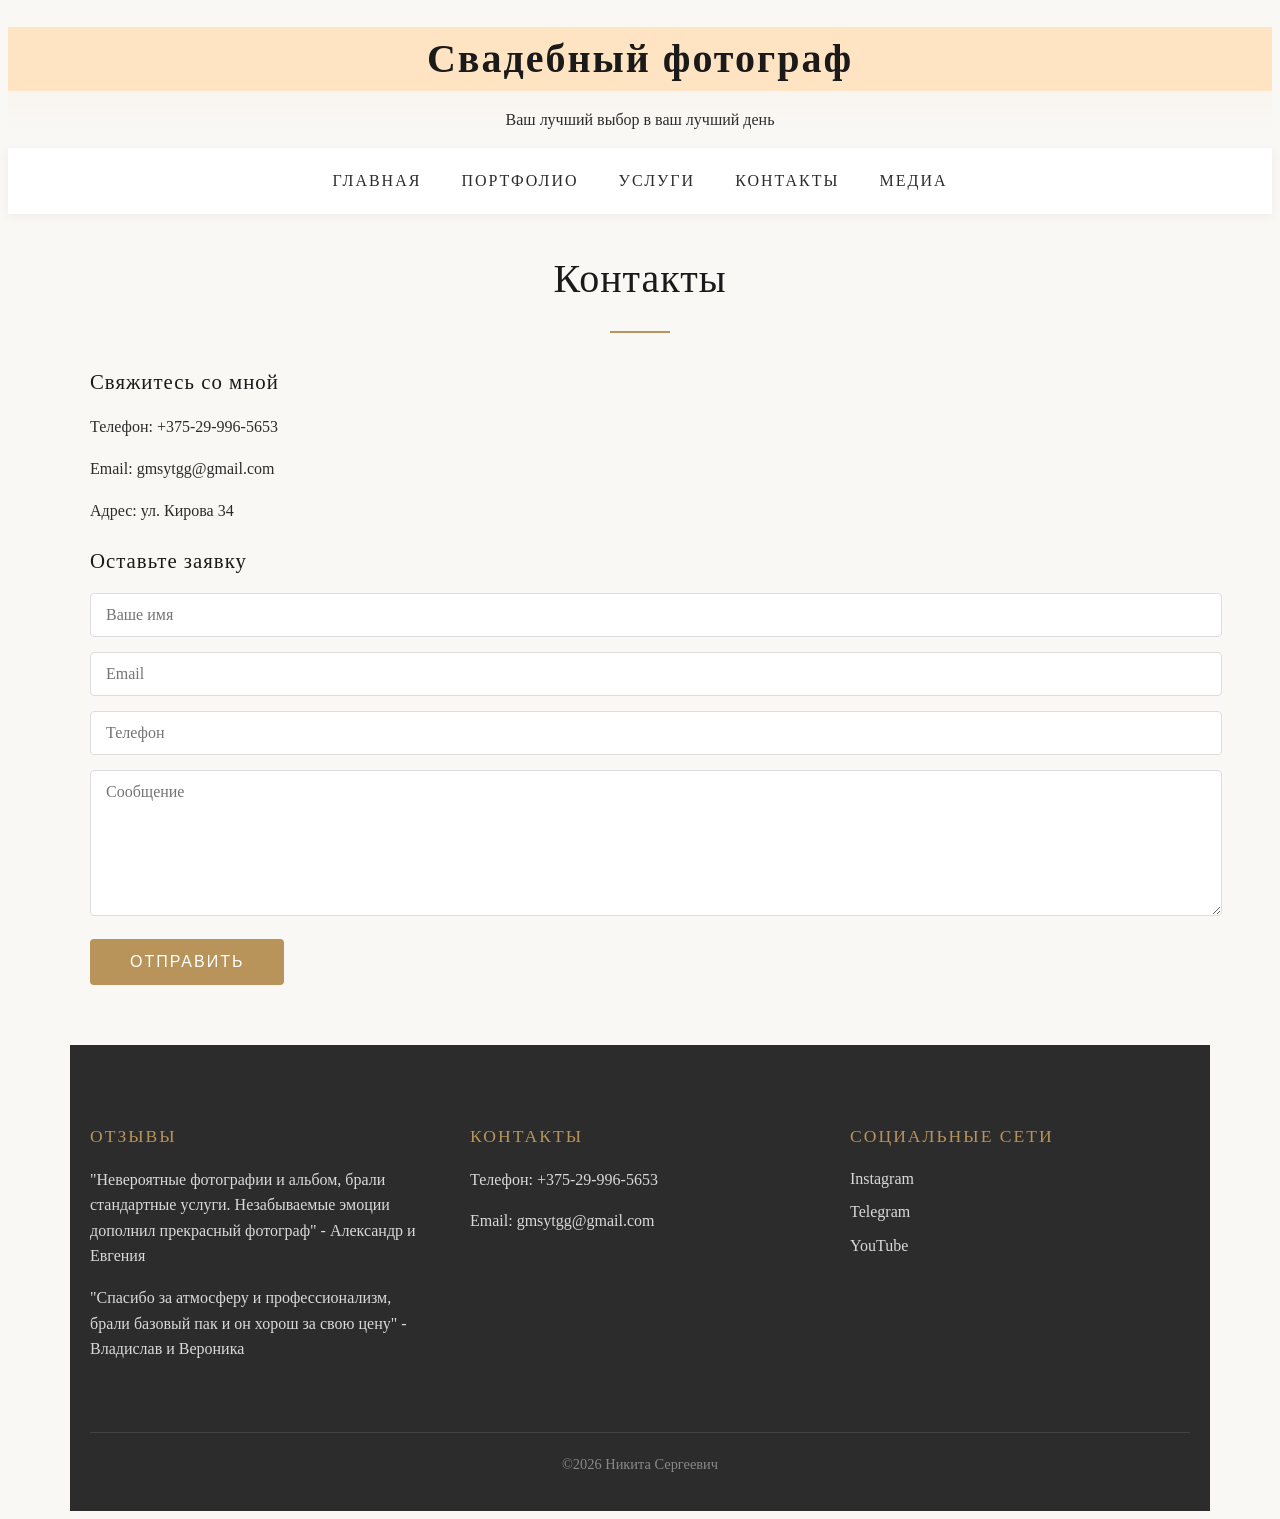
==== contacts.html @ a115fac6 "Файлы добавлены" ====
<!DOCTYPE html>
<html lang="ru">
<head>
    <meta charset="UTF-8">
    <meta name="viewport" content="width=device-width, initial-scale=1.0">
    <meta http-equiv="X-UA-Compatible" content="ie=edge">
    <title>Портфолио</title>
    <link rel="stylesheet" href="style.css">
    <link rel="icon" type="image/x-icon" href="images/fav.webp">
    <style>
        h1 {
            background-color: bisque;
            letter-spacing: 2px;
            font-weight: bold;
            font-family: 'Times New Roman', Times, serif;
        }
    </style>
</head>
<body>
    <header>
        <h1>Свадебный фотограф</h1>
        <p>Ваш лучший выбор в ваш лучший день</p>
    </header>
    <nav>
        <ul>
            <li><a href="index.html">Главная</a></li>
            <li><a href="portfolio.html">Портфолио</a></li>
            <li><a href="services.html">Услуги</a></li>
            <li><a href="contacts.html">Контакты</a></li>
            <li><a href="media.html">Медиа</a></li>
        </ul>
    </nav>
    <section id="contacts">
        <h2>Контакты</h2>
        <div>
            <h3>Свяжитесь со мной</h3>
            <p>Телефон: +375-29-996-5653</p>
            <p>Email: gmsytgg@gmail.com</p>
            <p>Адрес: ул. Кирова 34</p>
        </div>
    
        <div>
            <h3>Оставьте заявку</h3>
            <form>
                <input type="text" placeholder="Ваше имя" required>
                <input type="email" placeholder="Email" required>
                <input type="tel" placeholder="Телефон" required>
                <textarea placeholder="Сообщение" required></textarea>
                <button type="sumbit">Отправить</button>
            </form>
        </div>
    </section>

    <footer>
        <div>
            <h3>Отзывы</h3>
            <p>"Невероятные фотографии и альбом, брали стандартные услуги. Незабываемые эмоции дополнил прекрасный фотограф" - Александр и Евгения</p>
            <p>"Cпасибо за атмосферу и профессионализм, брали базовый пак и он хорош за свою цену" - Владислав и Вероника</p>
        </div>
    
        <div>
            <h3>Контакты</h3>
            <p>Телефон: +375-29-996-5653</p>
            <p>Email: gmsytgg@gmail.com</p>
        </div>
    
        <div>
            <h3>Социальные сети</h3>
            <a href="#">Instagram</a>
            <a href="#">Telegram</a>
            <a href="#">YouTube</a>
        </div>
    
        <p>©2026 Никита Сергеевич</p>
    </footer>
</body>
</html>
---- style.css ----
body {
    font-family: Georgia, 'Times New Roman', Times, serif;
    font-size: 16px;
    line-height: 1.6;
    color: #2c2c2c;
    background-color: #faf8f5;
}

h1, h2, h3 {
    font-family: 'Georgia', serif;
    font-weight: normal;
    letter-spacing: 1px;
    color: #1a1a1a;
}

h1 {
    font-size: 2.5rem;
    margin-bottom: 0.5rem;
}

h2 {
    font-size: 2.5rem;
    margin-bottom: 2rem;
    text-align: center;
    position: relative;
}

h3 {
    font-size: 1.3rem;
    margin-bottom: 1rem;
}

header {
    text-align: center;
    padding: 60px, 20px, 40px;
    background: linear-gradient(180deg, #f5efe8 0%, #faf8f5 100%);
}

nav {
    background-color: #ffffff;
    box-shadow: 0 2px 10px rgba(0, 0, 0, 0.05);
    position: sticky;
    top: 0;
    z-index: 100;
}

nav ul {
    display: flex;
    justify-content: center;
    list-style: none;
    gap: 40px;
    padding: 20px;
}

nav a {
    text-decoration: none;
    color: #2c2c2c;
    font-size: 1rem;
    letter-spacing: 2px;
    text-transform: uppercase;
    padding: 5px 0;
    border-bottom: 1px solid transparent;
    transition: all 0.3s ease; 
}

nav a:hover {
    color: #b8935a;
    border-bottom-color: #b8935a; 
}

section {
    max-width: 1100px;
    margin: 0 auto;
    padding: 80px, 20px;
}

h2::after {
    content: '';
    display: block;
    width: 60px;
    height: 2px;
    background-color: #b8935a;
    margin: 20px auto 0;
}

input, textarea {
    width: 100%;
    padding: 12px 15px;
    margin-bottom: 15px;
    border: 1px solid #ddd;
    border-radius: 4px;
    font-family: inherit;
    font-size: 1rem;
    transition: border-color 0.3s;
}

input:focus, textarea:focus {
    outline: none;
    border-color: #b8935a;
}

textarea {
    resize: vertical;
    min-height: 120px;
}

button {
    background-color: #b8935a;
    color: #ffffff;
    border: none;
    padding: 14px 40px;
    font-size: 1rem;
    letter-spacing: 2px;
    text-transform: uppercase;
    cursor: pointer;
    border-radius: 4px;
    transition: background-color 0.4s;
}

button:hover {
    background-color: #9a7844;
}

footer {
    background-color: #2c2c2c;
    color: #d9d9d9;
    padding: 60px 20px 20px;
    display: grid;
    grid-template-columns: repeat(3, 1fr);
    gap: 40px;
    max-width: 1100px;
    margin: 60px auto 0;
}

footer h3 {
    color: #b8935a;
    font-size: 1.1rem;
    margin-bottom: 15px;
    letter-spacing: 2px;
    text-transform: uppercase;
}

footer a {
    display: block;
    color: #d9d9d9;
    text-decoration: none;
    margin-bottom: 8px;
    transition: color 0.3s;
}

footer a:hover {
    color: #b8935a;
}

footer > p:last-child {
    grid-column: 1 / -1;
    text-align: center;
    padding-top: 20px;
    border-top: 1px solid #444;
    font-size: 0.9rem;
    color: #888;
}

#portfolio > div {
    margin-bottom: 50px;
}

#portfolio div > div img:hover {
    transform: scale(1.05);
    box-shadow: 0 12px 32px rgba(0, 0, 0, 0.25);
}

#portfolio div > div {
    display: flex;
    flex-wrap: wrap;
    gap: 16px;
    justify-content: center;
}

#portfolio div > div img {
    width: 600px;
    max-width: 100%;
    height: auto;
    display: block;
    border-radius: 12px;
    transition: transform .5s ease, box-shadow .5s ease;
    cursor: pointer;
}

audio {
    width: 60%;
    border-radius: 12px;   
    box-shadow: 0 4px 12px rgba(0,0,0,.3);
    filter: hue-rotate(180deg);
}

video {
    border-radius: 12px;
    box-shadow: 0 4px 12px rgba(0,0,0,.3);
    padding: 20px 20px;
}

#Media div {
    text-align: center;
}
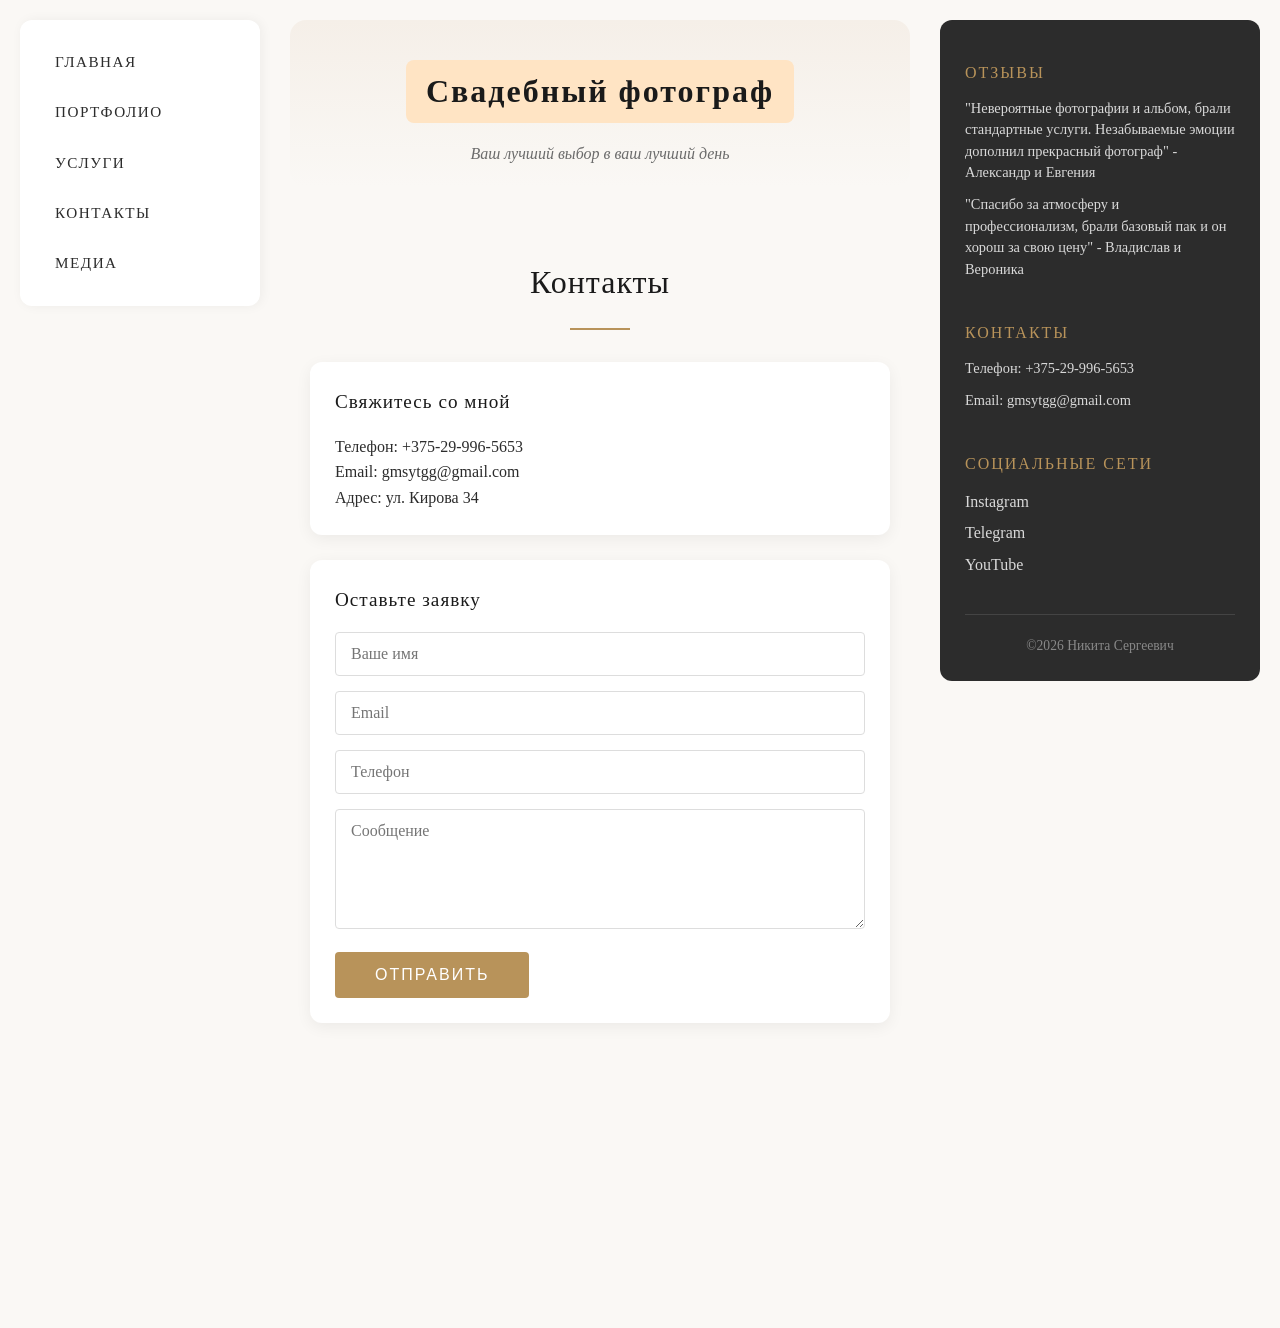
==== commit 560e89fb: "Первый коммит" ====
--- a/contacts.html
+++ b/contacts.html
@@ -16,62 +16,62 @@
         }
     </style>
 </head>
-<body>
-    <header>
-        <h1>Свадебный фотограф</h1>
-        <p>Ваш лучший выбор в ваш лучший день</p>
+<body class="page">
+    <header class="header">
+        <h1 class="header-title">Свадебный фотограф</h1>
+        <p class="header-subtitle">Ваш лучший выбор в ваш лучший день</p>
     </header>
-    <nav>
-        <ul>
-            <li><a href="index.html">Главная</a></li>
-            <li><a href="portfolio.html">Портфолио</a></li>
-            <li><a href="services.html">Услуги</a></li>
-            <li><a href="contacts.html">Контакты</a></li>
-            <li><a href="media.html">Медиа</a></li>
+    <nav class="nav">
+        <ul class="nav-list">
+            <li class="nav-item"><a class="nav-link" href="index.html">Главная</a></li>
+            <li class="nav-item"><a class="nav-link" href="portfolio.html">Портфолио</a></li>
+            <li class="nav-item"><a class="nav-link" href="services.html">Услуги</a></li>
+            <li class="nav-item"><a class="nav-link" href="contacts.html">Контакты</a></li>
+            <li class="nav-item"><a class="nav-link" href="media.html">Медиа</a></li>
         </ul>
     </nav>
-    <section id="contacts">
-        <h2>Контакты</h2>
-        <div>
-            <h3>Свяжитесь со мной</h3>
-            <p>Телефон: +375-29-996-5653</p>
-            <p>Email: gmsytgg@gmail.com</p>
-            <p>Адрес: ул. Кирова 34</p>
+    <section id="contacts" class="section section-contacts">
+        <h2 class="section-title">Контакты</h2>
+        <div class="contacts-block">
+            <h3 class="contacts-subtitle">Свяжитесь со мной</h3>
+            <p class="contacts-text">Телефон: +375-29-996-5653</p>
+            <p class="contacts-text">Email: gmsytgg@gmail.com</p>
+            <p class="contacts-text">Адрес: ул. Кирова 34</p>
         </div>
-    
-        <div>
-            <h3>Оставьте заявку</h3>
-            <form>
-                <input type="text" placeholder="Ваше имя" required>
-                <input type="email" placeholder="Email" required>
-                <input type="tel" placeholder="Телефон" required>
-                <textarea placeholder="Сообщение" required></textarea>
-                <button type="sumbit">Отправить</button>
+
+        <div class="contacts-form-block">
+            <h3 class="contacts-subtitle">Оставьте заявку</h3>
+            <form class="contacts-form">
+                <input class="form-input" type="text" placeholder="Ваше имя" required>
+                <input class="form-input" type="email" placeholder="Email" required>
+                <input class="form-input" type="tel" placeholder="Телефон" required>
+                <textarea class="form-textarea" placeholder="Сообщение" required></textarea>
+                <button class="form-button" type="sumbit">Отправить</button>
             </form>
         </div>
     </section>
 
-    <footer>
-        <div>
-            <h3>Отзывы</h3>
-            <p>"Невероятные фотографии и альбом, брали стандартные услуги. Незабываемые эмоции дополнил прекрасный фотограф" - Александр и Евгения</p>
-            <p>"Cпасибо за атмосферу и профессионализм, брали базовый пак и он хорош за свою цену" - Владислав и Вероника</p>
+    <footer class="footer">
+        <div class="footer-block">
+            <h3 class="footer-title">Отзывы</h3>
+            <p class="footer-text">"Невероятные фотографии и альбом, брали стандартные услуги. Незабываемые эмоции дополнил прекрасный фотограф" - Александр и Евгения</p>
+            <p class="footer-text">"Cпасибо за атмосферу и профессионализм, брали базовый пак и он хорош за свою цену" - Владислав и Вероника</p>
         </div>
-    
-        <div>
-            <h3>Контакты</h3>
-            <p>Телефон: +375-29-996-5653</p>
-            <p>Email: gmsytgg@gmail.com</p>
+
+        <div class="footer-block">
+            <h3 class="footer-title">Контакты</h3>
+            <p class="footer-text">Телефон: +375-29-996-5653</p>
+            <p class="footer-text">Email: gmsytgg@gmail.com</p>
         </div>
-    
-        <div>
-            <h3>Социальные сети</h3>
-            <a href="#">Instagram</a>
-            <a href="#">Telegram</a>
-            <a href="#">YouTube</a>
+
+        <div class="footer-block">
+            <h3 class="footer-title">Социальные сети</h3>
+            <a class="footer-link" href="#">Instagram</a>
+            <a class="footer-link" href="#">Telegram</a>
+            <a class="footer-link" href="#">YouTube</a>
         </div>
-    
-        <p>©2026 Никита Сергеевич</p>
+
+        <p class="footer-copyright">©2026 Никита Сергеевич</p>
     </footer>
 </body>
 </html>
--- a/style.css
+++ b/style.css
@@ -1,9 +1,24 @@
+* {
+    margin: 0;
+    padding: 0;
+    box-sizing: border-box;
+}
+
 body {
     font-family: Georgia, 'Times New Roman', Times, serif;
     font-size: 16px;
     line-height: 1.6;
     color: #2c2c2c;
     background-color: #faf8f5;
+
+    display: grid;
+    grid-template-columns: 240px 1fr 320px;
+    gap: 30px;
+    max-width: 1600px;
+    margin: 0 auto;
+    padding: 20px;
+    min-height: 100vh;
+    align-items: start;
 }
 
 h1, h2, h3 {
@@ -14,67 +29,90 @@
 }
 
 h1 {
-    font-size: 2.5rem;
+    font-size: 2rem;
     margin-bottom: 0.5rem;
 }
 
 h2 {
-    font-size: 2.5rem;
+    font-size: 2rem;
     margin-bottom: 2rem;
     text-align: center;
     position: relative;
 }
 
 h3 {
-    font-size: 1.3rem;
+    font-size: 1.2rem;
     margin-bottom: 1rem;
 }
 
-header {
-    text-align: center;
-    padding: 60px, 20px, 40px;
-    background: linear-gradient(180deg, #f5efe8 0%, #faf8f5 100%);
-}
-
-nav {
+.nav {
+    grid-column: 1;
+    grid-row: 1 / span 10; 
     background-color: #ffffff;
-    box-shadow: 0 2px 10px rgba(0, 0, 0, 0.05);
+    box-shadow: 2px 0 12px rgba(0, 0, 0, 0.05);
     position: sticky;
-    top: 0;
-    z-index: 100;
-}
-
-nav ul {
+    top: 20px;
+    border-radius: 12px;
+    padding: 20px 0;
+}
+
+.nav-list {
     display: flex;
-    justify-content: center;
+    flex-direction: column;
     list-style: none;
-    gap: 40px;
-    padding: 20px;
-}
-
-nav a {
+    gap: 6px;
+    padding: 0 20px;
+}
+
+.nav-link {
+    display: block;
     text-decoration: none;
     color: #2c2c2c;
-    font-size: 1rem;
+    font-size: 0.95rem;
+    letter-spacing: 1.5px;
+    text-transform: uppercase;
+    padding: 10px 12px;
+    border-radius: 8px;
+    border-left: 3px solid transparent;
+    transition: all 0.3s ease;
+}
+
+.nav-link:hover {
+    color: #b8935a;
+    background-color: #faf3ea;
+    border-left-color: #b8935a;
+}
+
+.header {
+    grid-column: 2;
+    text-align: center;
+    padding: 40px 20px 20px;
+    background: linear-gradient(180deg, #f5efe8 0%, #faf8f5 100%);
+    border-radius: 16px;
+}
+
+.header-title {
+    background-color: bisque;
     letter-spacing: 2px;
-    text-transform: uppercase;
-    padding: 5px 0;
-    border-bottom: 1px solid transparent;
-    transition: all 0.3s ease; 
-}
-
-nav a:hover {
-    color: #b8935a;
-    border-bottom-color: #b8935a; 
-}
-
-section {
-    max-width: 1100px;
-    margin: 0 auto;
-    padding: 80px, 20px;
-}
-
-h2::after {
+    font-weight: bold;
+    font-family: 'Times New Roman', Times, serif;
+    display: inline-block;
+    padding: 6px 20px;
+    border-radius: 8px;
+}
+
+.header-subtitle {
+    margin-top: 10px;
+    font-style: italic;
+    color: #6b6b6b;
+}
+
+.section {
+    grid-column: 2;
+    padding: 40px 20px 20px;
+}
+
+.section-title::after {
     content: '';
     display: block;
     width: 60px;
@@ -83,7 +121,56 @@
     margin: 20px auto 0;
 }
 
-input, textarea {
+.footer {
+    grid-column: 3;
+    grid-row: 1 / span 10;
+    background-color: #2c2c2c;
+    color: #d9d9d9;
+    padding: 40px 25px 25px;
+    border-radius: 12px;
+    position: sticky;
+    top: 20px;
+    display: flex;
+    flex-direction: column;
+    gap: 30px;
+}
+
+.footer-title {
+    color: #b8935a;
+    font-size: 1rem;
+    margin-bottom: 12px;
+    letter-spacing: 2px;
+    text-transform: uppercase;
+}
+
+.footer-text {
+    font-size: 0.9rem;
+    margin-bottom: 10px;
+    line-height: 1.5;
+}
+
+.footer-link {
+    display: block;
+    color: #d9d9d9;
+    text-decoration: none;
+    margin-bottom: 6px;
+    transition: color 0.3s;
+}
+
+.footer-link:hover {
+    color: #b8935a;
+}
+
+.footer-copyright {
+    text-align: center;
+    padding-top: 20px;
+    border-top: 1px solid #444;
+    font-size: 0.85rem;
+    color: #888;
+}
+
+.form-input,
+.form-textarea {
     width: 100%;
     padding: 12px 15px;
     margin-bottom: 15px;
@@ -94,17 +181,18 @@
     transition: border-color 0.3s;
 }
 
-input:focus, textarea:focus {
+.form-input:focus,
+.form-textarea:focus {
     outline: none;
     border-color: #b8935a;
 }
 
-textarea {
+.form-textarea {
     resize: vertical;
     min-height: 120px;
 }
 
-button {
+.form-button {
     background-color: #b8935a;
     color: #ffffff;
     border: none;
@@ -117,69 +205,22 @@
     transition: background-color 0.4s;
 }
 
-button:hover {
+.form-button:hover {
     background-color: #9a7844;
 }
 
-footer {
-    background-color: #2c2c2c;
-    color: #d9d9d9;
-    padding: 60px 20px 20px;
-    display: grid;
-    grid-template-columns: repeat(3, 1fr);
-    gap: 40px;
-    max-width: 1100px;
-    margin: 60px auto 0;
-}
-
-footer h3 {
-    color: #b8935a;
-    font-size: 1.1rem;
-    margin-bottom: 15px;
-    letter-spacing: 2px;
-    text-transform: uppercase;
-}
-
-footer a {
-    display: block;
-    color: #d9d9d9;
-    text-decoration: none;
-    margin-bottom: 8px;
-    transition: color 0.3s;
-}
-
-footer a:hover {
-    color: #b8935a;
-}
-
-footer > p:last-child {
-    grid-column: 1 / -1;
-    text-align: center;
-    padding-top: 20px;
-    border-top: 1px solid #444;
-    font-size: 0.9rem;
-    color: #888;
-}
-
-#portfolio > div {
-    margin-bottom: 50px;
-}
-
-#portfolio div > div img:hover {
-    transform: scale(1.05);
-    box-shadow: 0 12px 32px rgba(0, 0, 0, 0.25);
-}
-
-#portfolio div > div {
+.portfolio-group { margin-bottom: 50px; }
+
+.portfolio-images {
     display: flex;
     flex-wrap: wrap;
     gap: 16px;
     justify-content: center;
 }
 
-#portfolio div > div img {
-    width: 600px;
-    max-width: 100%;
+.portfolio-image {
+    width: 100%;
+    max-width: 500px;
     height: auto;
     display: block;
     border-radius: 12px;
@@ -187,22 +228,88 @@
     cursor: pointer;
 }
 
-audio {
-    width: 60%;
-    border-radius: 12px;   
+.portfolio-image:hover {
+    transform: scale(1.05);
+    box-shadow: 0 12px 32px rgba(0, 0, 0, 0.25);
+}
+
+.portfolio-subtitle { text-align: center; font-weight: bold; }
+
+.media-audio {
+    width: 80%;
+    max-width: 400px;
+    border-radius: 12px;
     box-shadow: 0 4px 12px rgba(0,0,0,.3);
     filter: hue-rotate(180deg);
-}
-
-video {
+    margin-bottom: 15px;
+}
+
+.media-video {
     border-radius: 12px;
     box-shadow: 0 4px 12px rgba(0,0,0,.3);
-    padding: 20px 20px;
-}
-
-#Media div {
-    text-align: center;
-}
-
-
-
+    padding: 10px;
+    max-width: 100%;
+    margin-bottom: 15px;
+}
+
+.media-block { text-align: center; margin-bottom: 40px; }
+
+.service-card {
+    background: #ffffff;
+    border-radius: 12px;
+    padding: 25px;
+    margin-bottom: 20px;
+    box-shadow: 0 4px 16px rgba(0,0,0,0.06);
+    transition: transform 0.3s ease, box-shadow 0.3s ease;
+}
+
+.service-card:hover {
+    transform: translateY(-4px);
+    box-shadow: 0 10px 24px rgba(0,0,0,0.12);
+}
+
+.service-title { color: #b8935a; text-transform: uppercase; letter-spacing: 1.5px; }
+.service-price { font-size: 1.4rem; font-weight: bold; color: #1a1a1a; margin-top: 10px; }
+
+.contacts-block,
+.contacts-form-block {
+    background: #ffffff;
+    border-radius: 12px;
+    padding: 25px;
+    margin-bottom: 25px;
+    box-shadow: 0 4px 16px rgba(0,0,0,0.06);
+}
+
+@media (max-width: 1100px) {
+    body { grid-template-columns: 200px 1fr 260px; gap: 20px; }
+}
+
+@media (max-width: 900px) {
+    body {
+        grid-template-columns: 1fr;
+        padding: 15px;
+    }
+
+    .nav, .footer, .header, .section {
+        grid-column: 1;
+        grid-row: auto;
+        position: static;
+    }
+
+    .nav-list {
+        flex-direction: row;
+        flex-wrap: wrap;
+        justify-content: center;
+        gap: 5px;
+    }
+
+    .nav-link {
+        border-left: none;
+        border-bottom: 3px solid transparent;
+    }
+
+    .nav-link:hover {
+        border-left-color: transparent;
+        border-bottom-color: #b8935a;
+    }
+}
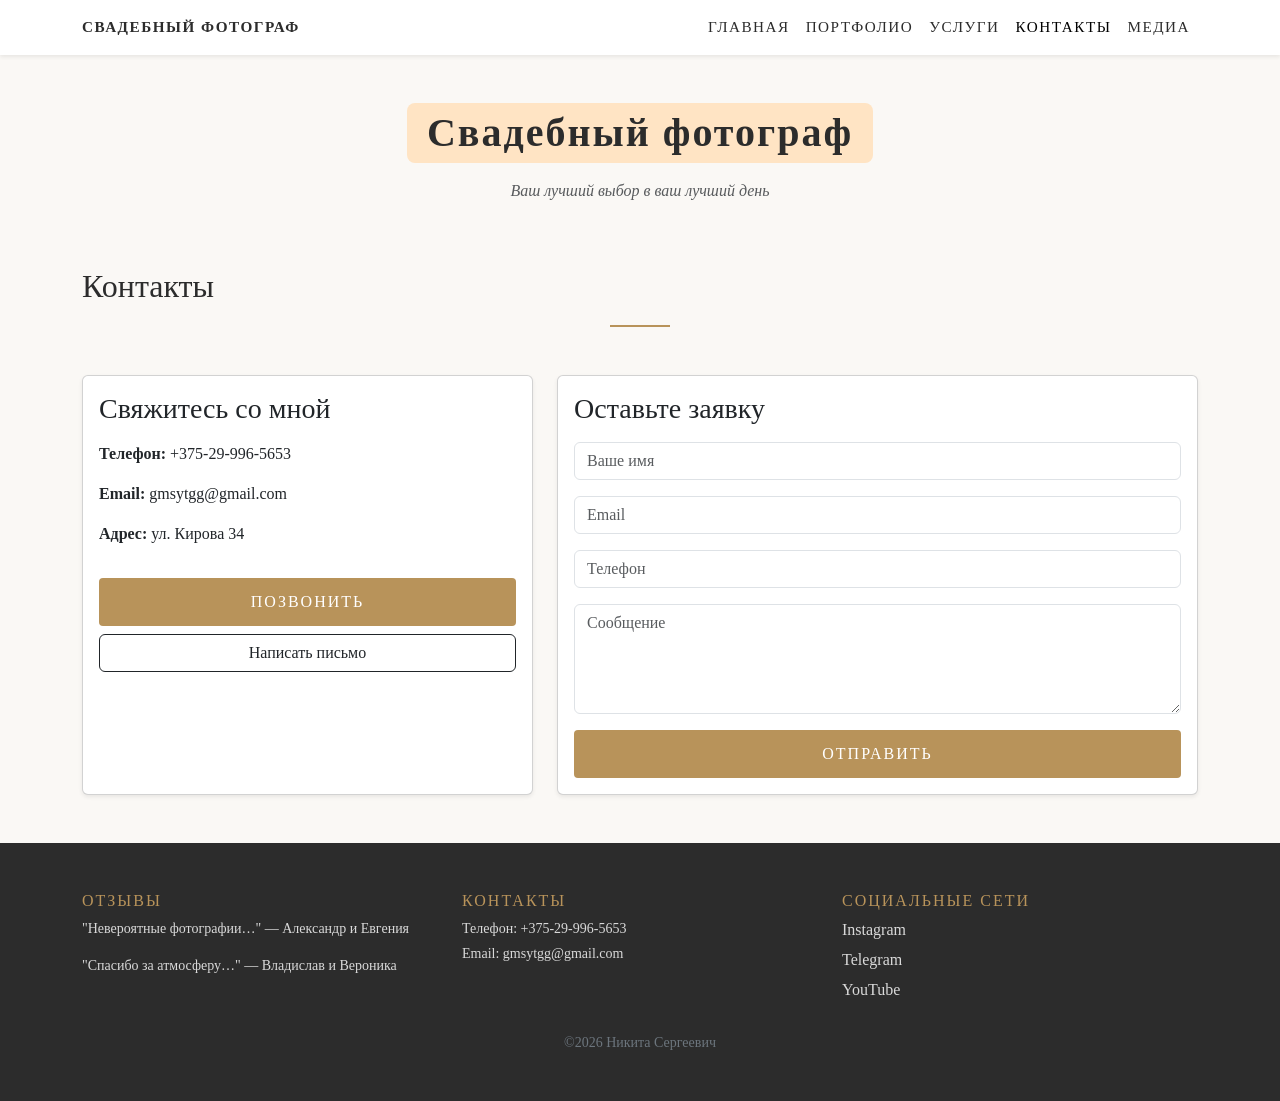
==== commit 45f47b98: "Адаптивность lab5" ====
--- a/contacts.html
+++ b/contacts.html
@@ -3,75 +3,104 @@
 <head>
     <meta charset="UTF-8">
     <meta name="viewport" content="width=device-width, initial-scale=1.0">
-    <meta http-equiv="X-UA-Compatible" content="ie=edge">
-    <title>Портфолио</title>
+    <title>Контакты</title>
+    <link rel="icon" type="image/x-icon" href="images/fav.webp">
+    <link href="https://cdn.jsdelivr.net/npm/bootstrap@5.3.3/dist/css/bootstrap.min.css" rel="stylesheet">
     <link rel="stylesheet" href="style.css">
-    <link rel="icon" type="image/x-icon" href="images/fav.webp">
-    <style>
-        h1 {
-            background-color: bisque;
-            letter-spacing: 2px;
-            font-weight: bold;
-            font-family: 'Times New Roman', Times, serif;
-        }
-    </style>
 </head>
-<body class="page">
-    <header class="header">
-        <h1 class="header-title">Свадебный фотограф</h1>
-        <p class="header-subtitle">Ваш лучший выбор в ваш лучший день</p>
-    </header>
-    <nav class="nav">
-        <ul class="nav-list">
-            <li class="nav-item"><a class="nav-link" href="index.html">Главная</a></li>
-            <li class="nav-item"><a class="nav-link" href="portfolio.html">Портфолио</a></li>
-            <li class="nav-item"><a class="nav-link" href="services.html">Услуги</a></li>
-            <li class="nav-item"><a class="nav-link" href="contacts.html">Контакты</a></li>
-            <li class="nav-item"><a class="nav-link" href="media.html">Медиа</a></li>
-        </ul>
-    </nav>
-    <section id="contacts" class="section section-contacts">
-        <h2 class="section-title">Контакты</h2>
-        <div class="contacts-block">
-            <h3 class="contacts-subtitle">Свяжитесь со мной</h3>
-            <p class="contacts-text">Телефон: +375-29-996-5653</p>
-            <p class="contacts-text">Email: gmsytgg@gmail.com</p>
-            <p class="contacts-text">Адрес: ул. Кирова 34</p>
+<body>
+
+<nav class="navbar navbar-expand-lg bg-white shadow-sm sticky-top">
+    <div class="container">
+        <a class="navbar-brand fw-bold" href="index.html">Свадебный фотограф</a>
+        <button class="navbar-toggler" type="button" data-bs-toggle="collapse" data-bs-target="#mainNav">
+            <span class="navbar-toggler-icon"></span>
+        </button>
+        <div class="collapse navbar-collapse" id="mainNav">
+            <ul class="navbar-nav ms-auto">
+                <li class="nav-item"><a class="nav-link" href="index.html">Главная</a></li>
+                <li class="nav-item"><a class="nav-link" href="portfolio.html">Портфолио</a></li>
+                <li class="nav-item"><a class="nav-link" href="services.html">Услуги</a></li>
+                <li class="nav-item"><a class="nav-link active" href="contacts.html">Контакты</a></li>
+                <li class="nav-item"><a class="nav-link" href="media.html">Медиа</a></li>
+            </ul>
+        </div>
+    </div>
+</nav>
+
+<header class="container text-center py-5">
+    <h1 class="header-title">Свадебный фотограф</h1>
+    <p class="fst-italic text-muted mt-2">Ваш лучший выбор в ваш лучший день</p>
+</header>
+
+<main class="container">
+    <h2 class="section-title mb-5">Контакты</h2>
+
+    <div class="row g-4">
+        <!-- Контактная информация -->
+        <div class="col-12 col-lg-5">
+            <div class="card shadow-sm h-100">
+                <div class="card-body">
+                    <h3 class="card-title mb-3">Свяжитесь со мной</h3>
+                    <p><strong>Телефон:</strong> +375-29-996-5653</p>
+                    <p><strong>Email:</strong> gmsytgg@gmail.com</p>
+                    <p><strong>Адрес:</strong> ул. Кирова 34</p>
+                    <a href="tel:+375299965653" class="btn btn-gold w-100 mt-3">Позвонить</a>
+                    <a href="mailto:gmsytgg@gmail.com" class="btn btn-outline-dark w-100 mt-2">Написать письмо</a>
+                </div>
+            </div>
         </div>
 
-        <div class="contacts-form-block">
-            <h3 class="contacts-subtitle">Оставьте заявку</h3>
-            <form class="contacts-form">
-                <input class="form-input" type="text" placeholder="Ваше имя" required>
-                <input class="form-input" type="email" placeholder="Email" required>
-                <input class="form-input" type="tel" placeholder="Телефон" required>
-                <textarea class="form-textarea" placeholder="Сообщение" required></textarea>
-                <button class="form-button" type="sumbit">Отправить</button>
-            </form>
+        <!-- Форма -->
+        <div class="col-12 col-lg-7">
+            <div class="card shadow-sm h-100">
+                <div class="card-body">
+                    <h3 class="card-title mb-3">Оставьте заявку</h3>
+                    <form>
+                        <div class="mb-3">
+                            <input type="text" class="form-control" placeholder="Ваше имя" required>
+                        </div>
+                        <div class="mb-3">
+                            <input type="email" class="form-control" placeholder="Email" required>
+                        </div>
+                        <div class="mb-3">
+                            <input type="tel" class="form-control" placeholder="Телефон" required>
+                        </div>
+                        <div class="mb-3">
+                            <textarea class="form-control" rows="4" placeholder="Сообщение" required></textarea>
+                        </div>
+                        <button type="submit" class="btn btn-gold w-100">Отправить</button>
+                    </form>
+                </div>
+            </div>
         </div>
-    </section>
+    </div>
+</main>
 
-    <footer class="footer">
-        <div class="footer-block">
-            <h3 class="footer-title">Отзывы</h3>
-            <p class="footer-text">"Невероятные фотографии и альбом, брали стандартные услуги. Незабываемые эмоции дополнил прекрасный фотограф" - Александр и Евгения</p>
-            <p class="footer-text">"Cпасибо за атмосферу и профессионализм, брали базовый пак и он хорош за свою цену" - Владислав и Вероника</p>
+<footer class="footer mt-5 py-5">
+    <div class="container">
+        <div class="row g-4">
+            <div class="col-12 col-md-4">
+                <h3 class="footer-title">Отзывы</h3>
+                <p class="small">"Невероятные фотографии…" — Александр и Евгения</p>
+                <p class="small">"Спасибо за атмосферу…" — Владислав и Вероника</p>
+            </div>
+            <div class="col-12 col-md-4">
+                <h3 class="footer-title">Контакты</h3>
+                <p class="small mb-1">Телефон: +375-29-996-5653</p>
+                <p class="small">Email: gmsytgg@gmail.com</p>
+            </div>
+            <div class="col-12 col-md-4">
+                <h3 class="footer-title">Социальные сети</h3>
+                <a class="footer-link" href="#">Instagram</a>
+                <a class="footer-link" href="#">Telegram</a>
+                <a class="footer-link" href="#">YouTube</a>
+            </div>
         </div>
+        <p class="text-center text-secondary small mt-4 mb-0">©2026 Никита Сергеевич</p>
+    </div>
+</footer>
 
-        <div class="footer-block">
-            <h3 class="footer-title">Контакты</h3>
-            <p class="footer-text">Телефон: +375-29-996-5653</p>
-            <p class="footer-text">Email: gmsytgg@gmail.com</p>
-        </div>
-
-        <div class="footer-block">
-            <h3 class="footer-title">Социальные сети</h3>
-            <a class="footer-link" href="#">Instagram</a>
-            <a class="footer-link" href="#">Telegram</a>
-            <a class="footer-link" href="#">YouTube</a>
-        </div>
-
-        <p class="footer-copyright">©2026 Никита Сергеевич</p>
-    </footer>
+<script src="https://cdn.jsdelivr.net/npm/bootstrap@5.3.3/dist/js/bootstrap.bundle.min.js"></script>
 </body>
 </html>
--- a/style.css
+++ b/style.css
@@ -1,94 +1,12 @@
-* {
-    margin: 0;
-    padding: 0;
-    box-sizing: border-box;
+:root {
+    --gold: #b8935a;
+    --dark: #2c2c2c;
 }
 
 body {
     font-family: Georgia, 'Times New Roman', Times, serif;
-    font-size: 16px;
-    line-height: 1.6;
-    color: #2c2c2c;
     background-color: #faf8f5;
-
-    display: grid;
-    grid-template-columns: 240px 1fr 320px;
-    gap: 30px;
-    max-width: 1600px;
-    margin: 0 auto;
-    padding: 20px;
-    min-height: 100vh;
-    align-items: start;
-}
-
-h1, h2, h3 {
-    font-family: 'Georgia', serif;
-    font-weight: normal;
-    letter-spacing: 1px;
-    color: #1a1a1a;
-}
-
-h1 {
-    font-size: 2rem;
-    margin-bottom: 0.5rem;
-}
-
-h2 {
-    font-size: 2rem;
-    margin-bottom: 2rem;
-    text-align: center;
-    position: relative;
-}
-
-h3 {
-    font-size: 1.2rem;
-    margin-bottom: 1rem;
-}
-
-.nav {
-    grid-column: 1;
-    grid-row: 1 / span 10; 
-    background-color: #ffffff;
-    box-shadow: 2px 0 12px rgba(0, 0, 0, 0.05);
-    position: sticky;
-    top: 20px;
-    border-radius: 12px;
-    padding: 20px 0;
-}
-
-.nav-list {
-    display: flex;
-    flex-direction: column;
-    list-style: none;
-    gap: 6px;
-    padding: 0 20px;
-}
-
-.nav-link {
-    display: block;
-    text-decoration: none;
-    color: #2c2c2c;
-    font-size: 0.95rem;
-    letter-spacing: 1.5px;
-    text-transform: uppercase;
-    padding: 10px 12px;
-    border-radius: 8px;
-    border-left: 3px solid transparent;
-    transition: all 0.3s ease;
-}
-
-.nav-link:hover {
-    color: #b8935a;
-    background-color: #faf3ea;
-    border-left-color: #b8935a;
-}
-
-.header {
-    grid-column: 2;
-    text-align: center;
-    padding: 40px 20px 20px;
-    background: linear-gradient(180deg, #f5efe8 0%, #faf8f5 100%);
-    border-radius: 16px;
+    color: var(--dark);
 }
 
 .header-title {
@@ -101,215 +19,70 @@
     border-radius: 8px;
 }
 
-.header-subtitle {
-    margin-top: 10px;
-    font-style: italic;
-    color: #6b6b6b;
-}
-
-.section {
-    grid-column: 2;
-    padding: 40px 20px 20px;
-}
-
 .section-title::after {
     content: '';
     display: block;
     width: 60px;
     height: 2px;
-    background-color: #b8935a;
+    background-color: var(--gold);
     margin: 20px auto 0;
 }
 
+.navbar-brand,
+.nav-link {
+    letter-spacing: 1.5px;
+    text-transform: uppercase;
+    font-size: 0.95rem;
+    color: #2c2c2c;
+}
+
+.nav-link:hover {
+    color: var(--gold) !important;
+}
+
+.btn-gold {
+    background-color: var(--gold);
+    color: #fff;
+    border: none;
+    letter-spacing: 2px;
+    text-transform: uppercase;
+    padding: 12px 36px;
+    border-radius: 4px;
+}
+
+.btn-gold:hover {
+    background-color: #9a7844;
+    color: #fff;
+}
+
 .footer {
-    grid-column: 3;
-    grid-row: 1 / span 10;
-    background-color: #2c2c2c;
+    background-color: var(--dark);
     color: #d9d9d9;
-    padding: 40px 25px 25px;
-    border-radius: 12px;
-    position: sticky;
-    top: 20px;
-    display: flex;
-    flex-direction: column;
-    gap: 30px;
 }
 
 .footer-title {
-    color: #b8935a;
+    color: var(--gold);
     font-size: 1rem;
-    margin-bottom: 12px;
     letter-spacing: 2px;
     text-transform: uppercase;
 }
 
-.footer-text {
-    font-size: 0.9rem;
-    margin-bottom: 10px;
-    line-height: 1.5;
+.footer-link {
+    color: #d9d9d9;
+    text-decoration: none;
+    display: block;
+    margin-bottom: 6px;
 }
 
-.footer-link {
-    display: block;
-    color: #d9d9d9;
-    text-decoration: none;
-    margin-bottom: 6px;
-    transition: color 0.3s;
-}
-
-.footer-link:hover {
-    color: #b8935a;
-}
-
-.footer-copyright {
-    text-align: center;
-    padding-top: 20px;
-    border-top: 1px solid #444;
-    font-size: 0.85rem;
-    color: #888;
-}
-
-.form-input,
-.form-textarea {
-    width: 100%;
-    padding: 12px 15px;
-    margin-bottom: 15px;
-    border: 1px solid #ddd;
-    border-radius: 4px;
-    font-family: inherit;
-    font-size: 1rem;
-    transition: border-color 0.3s;
-}
-
-.form-input:focus,
-.form-textarea:focus {
-    outline: none;
-    border-color: #b8935a;
-}
-
-.form-textarea {
-    resize: vertical;
-    min-height: 120px;
-}
-
-.form-button {
-    background-color: #b8935a;
-    color: #ffffff;
-    border: none;
-    padding: 14px 40px;
-    font-size: 1rem;
-    letter-spacing: 2px;
-    text-transform: uppercase;
-    cursor: pointer;
-    border-radius: 4px;
-    transition: background-color 0.4s;
-}
-
-.form-button:hover {
-    background-color: #9a7844;
-}
-
-.portfolio-group { margin-bottom: 50px; }
-
-.portfolio-images {
-    display: flex;
-    flex-wrap: wrap;
-    gap: 16px;
-    justify-content: center;
-}
+.footer-link:hover { color: var(--gold); }
 
 .portfolio-image {
     width: 100%;
-    max-width: 500px;
-    height: auto;
-    display: block;
     border-radius: 12px;
     transition: transform .5s ease, box-shadow .5s ease;
-    cursor: pointer;
 }
 
 .portfolio-image:hover {
     transform: scale(1.05);
-    box-shadow: 0 12px 32px rgba(0, 0, 0, 0.25);
-}
-
-.portfolio-subtitle { text-align: center; font-weight: bold; }
-
-.media-audio {
-    width: 80%;
-    max-width: 400px;
-    border-radius: 12px;
-    box-shadow: 0 4px 12px rgba(0,0,0,.3);
-    filter: hue-rotate(180deg);
-    margin-bottom: 15px;
-}
-
-.media-video {
-    border-radius: 12px;
-    box-shadow: 0 4px 12px rgba(0,0,0,.3);
-    padding: 10px;
-    max-width: 100%;
-    margin-bottom: 15px;
-}
-
-.media-block { text-align: center; margin-bottom: 40px; }
-
-.service-card {
-    background: #ffffff;
-    border-radius: 12px;
-    padding: 25px;
-    margin-bottom: 20px;
-    box-shadow: 0 4px 16px rgba(0,0,0,0.06);
-    transition: transform 0.3s ease, box-shadow 0.3s ease;
-}
-
-.service-card:hover {
-    transform: translateY(-4px);
-    box-shadow: 0 10px 24px rgba(0,0,0,0.12);
-}
-
-.service-title { color: #b8935a; text-transform: uppercase; letter-spacing: 1.5px; }
-.service-price { font-size: 1.4rem; font-weight: bold; color: #1a1a1a; margin-top: 10px; }
-
-.contacts-block,
-.contacts-form-block {
-    background: #ffffff;
-    border-radius: 12px;
-    padding: 25px;
-    margin-bottom: 25px;
-    box-shadow: 0 4px 16px rgba(0,0,0,0.06);
-}
-
-@media (max-width: 1100px) {
-    body { grid-template-columns: 200px 1fr 260px; gap: 20px; }
-}
-
-@media (max-width: 900px) {
-    body {
-        grid-template-columns: 1fr;
-        padding: 15px;
-    }
-
-    .nav, .footer, .header, .section {
-        grid-column: 1;
-        grid-row: auto;
-        position: static;
-    }
-
-    .nav-list {
-        flex-direction: row;
-        flex-wrap: wrap;
-        justify-content: center;
-        gap: 5px;
-    }
-
-    .nav-link {
-        border-left: none;
-        border-bottom: 3px solid transparent;
-    }
-
-    .nav-link:hover {
-        border-left-color: transparent;
-        border-bottom-color: #b8935a;
-    }
+    box-shadow: 0 12px 32px rgba(0,0,0,0.25);
 }
